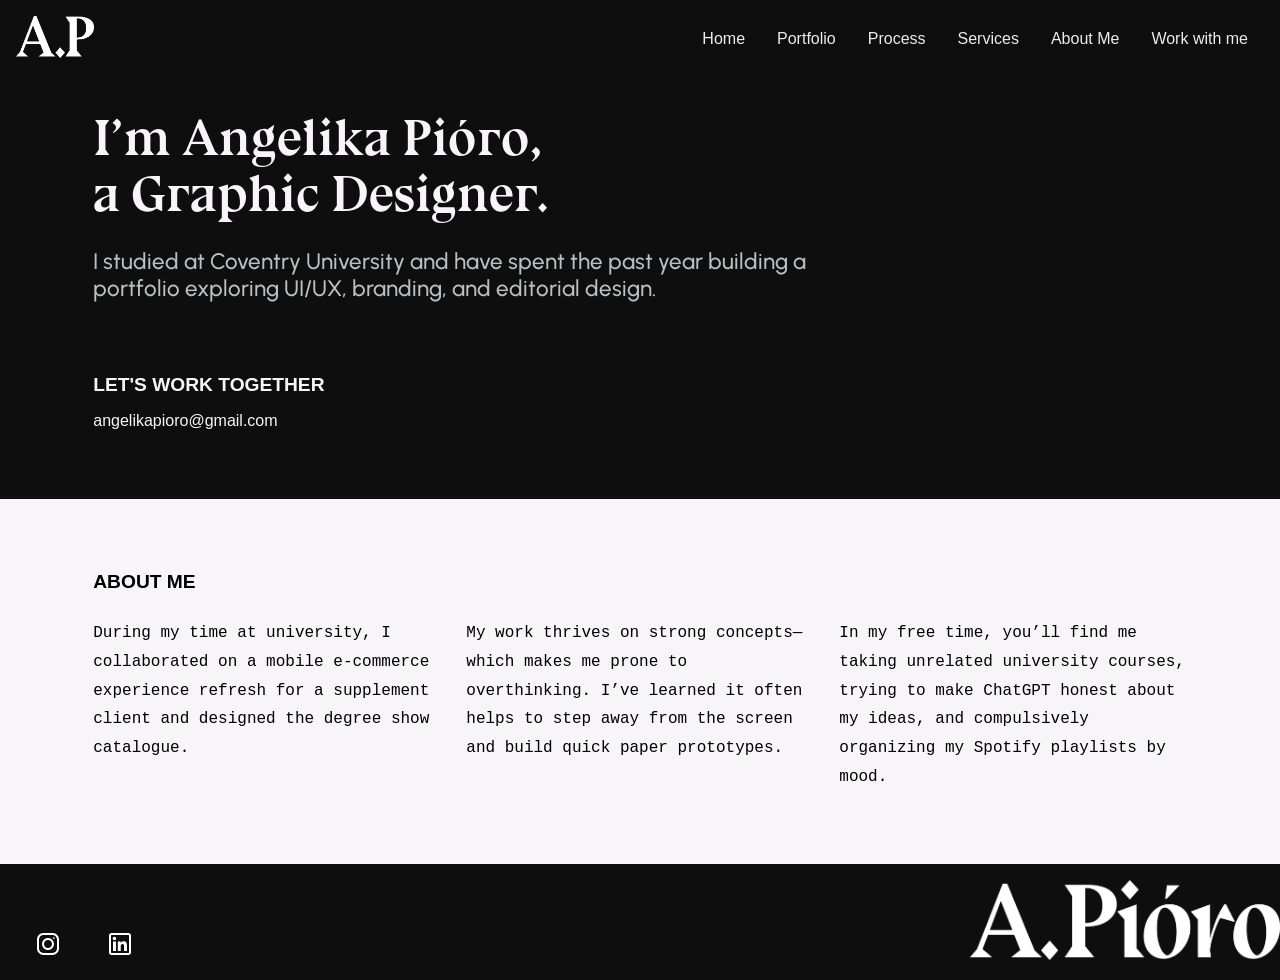
==== contact.html @ 9b71ca39 "full upload copy of new - on desktop and niaboonka repo called on github (for some reason). It is NO" ====
<!DOCTYPE html>
<html lang="en">
<head>
    <meta charset="UTF-8">
    <meta name="viewport" content="width=device-width, initial-scale=1.0">
    <title>Portfolio - Contact</title>
    <link href="https://fonts.googleapis.com/css2?family=Urbanist:wght@400;500;700&display=swap" rel="stylesheet">
    <link rel="stylesheet" href="styles.css">
    <link rel="stylesheet" href="contact.css">
      <!-- Favicon for light mode -->
    <link rel="icon" href="/logo/favicon-black.svg" media="(prefers-color-scheme: light)">

    <!-- Favicon for dark mode -->
    <link rel="icon" href="logo/favicon-white.svg" media="(prefers-color-scheme: dark)">
   
</head>
<body>
    <div id="navbar"></div>

    <main>
    <div id="grid-container-about-me">
    
   
    
        <div id="get-in-touch-title"> 
            I’m Angelika Pióro, <br> a Graphic Designer.
        </div>
         <div id="get-in-touch-subheader"> 
            I studied at Coventry University and have spent the past year building a portfolio exploring UI/UX, branding, and editorial design. 
        </div>

          <div id="contact-wrapper">
            <div id="contact"><b>LET'S WORK TOGETHER</b></div>
            <p><a href="mailto:angelikapioro@gmail.com">angelikapioro@gmail.com</a></p>
          </div>

        <div id="about-me-section">

          <div id="about-me-header"><b>ABOUT ME</b></div>

          <div id="get-in-touch-details-1">
            During my time at university, I collaborated on a mobile e-commerce experience refresh for a supplement client and designed the degree show catalogue.
          </div>
          <div id="get-in-touch-details-2">
            My work thrives on strong concepts—which makes me prone to overthinking. I’ve learned it often helps to step away from the screen and build quick paper prototypes.
          </div>
          <div id="get-in-touch-details-3">
            In my free time, you’ll find me taking unrelated university courses, trying to make ChatGPT honest about my ideas, and compulsively organizing my Spotify playlists by mood.
          </div>

        </div>
       
    </div>
  
    </main>
 
    <div id="footer-placeholder"></div>
    <script src="/footer-loader.js"></script>
    <script src="/menu-loader.js"></script>



 <script>
    // Add the class after page loads to trigger the transition
    window.addEventListener('load', () => {
      document.body.classList.add('page-contact');
    });
  </script>

  
  <script>
    window.addEventListener('load', () => {
      document.getElementById('vertical-line').classList.add('animate');
    });
  </script>

</body>
</html>
---- styles.css ----
/* FONTS */
/* Bold BLUU NEXT */
@font-face {
  font-family: 'Bluu Next';
  src: url('/fonts/BluuNext-Bold.otf') format('opentype');
  font-weight: 700;
  font-style: normal;
  font-display: block;  /* text stays invisible until font loads */
}

/* Bold Italic */
@font-face {
  font-family: 'Bluu Next';
  src: url('/fonts/BluuNext-Bolditalic.otf') format('opentype');
  font-weight: 700;
  font-style: italic;
  font-display: block;  /* text stays invisible until font loads */
}
:root {
  overscroll-behavior: none;
}
/* Google Font: Urbanist */
body {
    font-family: 'Noto Sans', sans-serif;
    margin: 0;
    padding: 0;
    box-sizing: border-box;
    font-size: 16px;
    background-color: #eeeeee;
    min-height: 100vh;
     transition: background-color 0.2s ease;

      overscroll-behavior: none;
      overflow-x: hidden;
  
}

/* The article fills all the space between header & footer */

body {
  display: flex;
  flex-direction: column;
}


main {
overflow-x: hidden;
  flex: 1;
}


/*--__________*/


body.lightbox-open {
  overflow: hidden;
}

body.page-contact{
    background-color: #0e0e0e;
}

body.page-contact .nav-list{
    background-color: #0e0e0e;
}


header {
    position: sticky;
    top: 0;
    background-color: #333;
    z-index: 1000;
    width: 100%;
}

#footer-placeholder {
    display: flex;
    background-color: #0e0e0e;;
    z-index: 1000;
    padding:  1rem 2rem;
    padding-right: 0;
    justify-content: space-between;
    align-items: flex-end;
    
}

#footer-links {
    display: flex;
    flex-direction: row;
    gap: 2.5rem;        /* spacing between <a> items */
    align-items: flex-end; /* vertical alignment */
}

#footer-links h2 {
    margin: 0;
    font-size: 1.5rem;
}

#footer-links a {
   
    color: #fff;
    text-decoration: none;
    font-weight: 200;
}

/* footer logo */
#footer-logo img {
    max-height: 80px; /* scaled for responsiveness */
    width: auto;
}

.social-icon{
  max-width: 32px;
}

/* responsive for smaller screens */

   @media (max-width: 768px) {
    #footer-placeholder {
        padding: 1rem 2rem;
    }

     #footer-links {
        gap: 1rem;  
    }

    #footer-links h2 {
        font-size: 1rem;   /* shrink links slightly */
    }
    #footer-logo img {
        max-height: 40px;
    }
   

    .social-icon{
    max-width: 32px;
}
    }

  a .logo{
    text-decoration: none;
  }

#navbar {
    
    display: flex;
    justify-content: space-between;
    align-items: center; /* center vertically based on content */
    padding: 1rem 2rem 1rem 1rem;
    background-color: #eeeeee;
    
    position: sticky;
    top: 0;
    z-index: 1000;
    height: auto; /* or just remove it */
}

#navbar.logo {
    display: flex;
    flex-shrink: 0; 
    align-items: center; /* ensures the image sits centered in its container */
}

#navbar .logo img {
    content: url('/logo/initials-logo-black.png');
    max-height: 42px;         /* Set a relative height that fits your navbar */
    width: auto;            /* Keep aspect ratio */
    padding-top: 0px;
    margin-left:0px;
    
}

body.page-contact #navbar .logo img {
  content: url('/logo/initials-logo-white.png');
}



 @media (max-width: 768px) {
    .logo img{
    max-height: 34px;         /* Set a relative height that fits your navbar */
    width: auto;            /* Keep aspect ratio */
    padding-top: 0px;
    margin-left:0px;

    }
   

 }



.nav-list {
    list-style: none;
    display: flex;
    gap: 2rem;
    margin: 0;
    padding: 0;
    
}

.nav-list li a {
     font-family: 'Noto Sans', sans-serif;
    font-size: 1rem;
    text-decoration: none;
    color: rgb(15, 15, 15);
    transition: color 0.3s ease;
}
 @media (max-width: 768px){
     .nav-list li a {
    font-size: 1rem; /* smaller than default 1.3rem */
    }
 }

.nav-list li a.active {
    font-weight: bold;           
    pointer-events: none;      
    color: #996211;             
}

.nav-list li a:hover {
    color: #996211;
}

/*NAV CUSTOM COLORS FOR THE BODY PAGE CONTACT */

body.page-contact #navbar {
    background-color: #0e0e0e;; 
}

body.page-contact #navbar .nav-list li a {
    color: #ececea; 
}

body.page-contact #navbar .nav-list li a :hover{
    color: #000;
}




.button-wrapper {
    display: flex;
    justify-content: center; 

    margin: 2rem;
    margin-bottom: 4rem;
}
.button {

    font-family: Urbanist;
    font-size: 20px;
    color: #000;
    background: transparent;   /* initial background */
    text-decoration: none;     /* remove underline */
    
    width: fit-content;
    display: flex;
    padding: 15px 19px;
    justify-content: center;
    align-items: center;

    gap: 10px;

    border: 1.4px solid #323232;
}

.button:hover,
.button:focus{
    background: #705B06;
    color: #dfdbd3;
    border: 1.4px solid #dfdbd3;

    cursor: pointer;
}


/*Gallery (labs) index page*/

.gallery-container {
  margin-top:0.5rem;
  overflow-x: auto;
  overflow-y: hidden;
  white-space: nowrap;
  -webkit-overflow-scrolling: touch;
  scrollbar-width: none; /* Firefox */
}

.gallery-container::-webkit-scrollbar {
  display: none; /* Chrome, Safari */
}


.gallery {
  display: flex;
  gap: 16px;
}

.gallery-item {
  flex: 0 0 calc((100% / 3.3) - 12px); /* 4 items per view with spacing */
  background: white;
  border-radius: 8px;
  box-shadow: 0 2px 6px rgba(0,0,0,0.1);
  text-align: center;
  overflow: hidden;
}

.gallery-item {
  flex: 0 0 calc((100% / 3.3) - 12px); /* 4 items per view with spacing */
  background: white;
  border-radius: 8px;
  box-shadow: 0 2px 6px rgba(0,0,0,0.1);
  text-align: center;
  overflow: hidden;
}

.gallery-item img {
  width: 100%;
  height: auto;
  display: block;
}

.gallery-item img,
.gallery-item video {
  user-drag: none;          /* Safari */
  -webkit-user-drag: none;  /* Safari */
  -moz-user-drag: none;     /* Firefox */
  -ms-user-drag: none;      /* IE/Edge */
  pointer-events: auto;     /* Keep clickable */
  user-select: none;        /* Prevent text selection */
  -webkit-user-select: none;
  -moz-user-select: none;
  -ms-user-select: none;

   transition: transform 0.3s ease;
  will-change: transform;
  
}

.gallery-item:hover img,
.gallery-item:hover video {
  transform: scale(1.03);
}


.header-wrapper{
    display: flex;
    flex-direction: column;
    margin-bottom: 6rem;
    padding-left: 8rem;
    padding-right: 8rem;
}


.title {
    font-size: 5rem;
    font-weight: bold;
    padding-bottom: 0rem;
    padding-top:3rem;
}

.subheader {
    font-size: 1.2rem;
    font-weight: bold;
    padding-bottom: 0rem;
    padding-top: 0.6rem;
}




/*for js lightbox(large image ) effect */

#lightboxOverlay {
    position: fixed;
  top: 0;
  left: 0;
  width: 100vw;
  height: 100vh;                /* full viewport height */
  background-color: rgba(0, 0, 0, 0.8);
  display: flex;
  justify-content: center;
  align-items: center;
  cursor: pointer;
  z-index: 1000;               /* make sure it’s above everything */
  
  /* Fix stacking and rendering bugs on mobile Firefox */
  transform: translateZ(0);
  contain: strict;

  /* Enable smooth scrolling if content overflows */
  overflow: auto;
  -webkit-overflow-scrolling: touch;
  
  /* Start hidden, for your fade-in */
  opacity: 0;
  transition: opacity 0.35s ease;
}

#lightboxOverlay.visible {
  opacity: 1;
}

#lightboxOverlay img {
  opacity: 0;
  transform: scale(0.9);
  transition: opacity 0.35s ease, transform 0.35s ease;
}

#lightboxOverlay.visible img {
  opacity: 1;
  transform: scale(1);
}


/*end of gallery*/
section {
    flex: 1;
    box-sizing: border-box;
    padding: 4rem 2.6rem;
    text-align: left;  /* Align text to the left */
}

@media (max-width: 768px) {
    
   section {
      box-sizing: border-box;
    padding: 4rem 0.6rem;
    text-align: left;  /* Align text to the left */
  
}
}


#project1 {
    padding: 50px 20px;
    text-align: left;  /* Align text to the left */
}

.project-header {
    display: flex;
    flex-direction: column;
    align-items: center;
   margin-top:0;
    max-width: 76vw;
    margin: auto;
}

.project-header h1{
    font-size: 3.2rem;
    margin-top: 70px;
    margin-bottom: 0;
}

.project-image {
    background-color: #ccc; /* Placeholder color */
    width: fit-content;     /* Full width */
    height: auto;          /* Set height to auto for flexibility */
    max-width: 76vw;
    border-radius: 20px;   /* Rounded corners */
    padding: 0;
    overflow: hidden;       /* Ensures no overflow */
}

.project-image img {
    width: 100%;            /* Ensures the image fills the container */
    height: auto;          /* Keeps the aspect ratio */
    border-radius: 20px;   /* Rounded corners */
    display: block;       /* Ensures the image is a block element */
    object-fit: cover;      /* Ensures the image covers the area */
}

.project-details {
    display: flex;
    flex-direction: column;
    gap: 20px; /* Space between sections */
    max-width: 76vw;
    margin: 100px auto 140px auto;
}


.project-details h2{
    margin-top: 0;
}



.project-info {
    display: flex;
    flex: 1 1 200px;
    flex-wrap: wrap; /* Allow wrapping for smaller screens */
    justify-content: space-between;
    gap: 100px; /* Space between items */
    max-width: 70vw;
    margin-top: 60px;
}

.project-info div {
    
    flex: 0 1 auto;       /* Items grow to fit content but also shrink */
    max-width: 250px;
    width: fit-content;     
    font-size: 1.1rem;
    font-weight: 500;
    line-height: 2rem;
    color: hsl(0, 0%, 31%);
}

.tasks ul{
    list-style-type: none;
    padding: 0;             /* Removes default padding */
    margin: 0;              /* Removes default margin */
}

.tools ul{
    list-style-type: none;
    padding: 0;             /* Removes default padding */
    margin: 0;              /* Removes default margin */
}

.project-info strong {
    font-weight: 700; /* Bold for titles */
}

.case-study {
    display: flex;
    min-width: 500px;
    max-width: 950px;          /* Set your desired maximum width */
    background-color: #f0f0f0;  /* Light gray background */
    border-radius: 10px;        /* Rounded corners */
    margin: 20px auto;             /* Spacing between case studies */
    text-decoration: none;             /* Remove default anchor styles */
    transition: transform 0.3s;       /* Smooth transition for hover effect */
    padding: 20px;              /* Padding inside the case study */
}

.case-study:hover {
    transform: scale(1.02);           /* Slightly enlarge on hover */
}

.case-study-info {
    flex: 1;                    /* Takes up the remaining space */
    padding: 20px;             /* Padding around text */
}

.case-study-image {
    background-color: #ccc;    /* Grey rectangle for placeholder */
    flex: 0 0 200px;           /* Fixed width for image section */
    height: 150px;             /* Set height for image */
    border-radius: 10px;       /* Rounded corners */
    margin-right: 20px;        /* Spacing between image and text */
}

.case-study h2 {
    font-size: 1.5rem;         /* Size for the title */
    margin: 10px 0;           /* Spacing around the title */
    text-decoration: none;
    color: #000;
}

.case-study p {
    color: #444;               /* Darker text for description */
    
    line-height: 1.6;          /* Increase line spacing for readability */
}

/* Section Colors (If needed) */
#ux-cases {
    background-color: #fff;    /* White background for case studies */
}

/* Tile Styles for project pages - no zoom in*/

.grid-item {
    width: 100%;
    position: relative;
    overflow: hidden;
    border-radius: 0px; /* Rounded corners */
    
}

.grid-item img {
    width: 100%;
    height: auto;     /* this keeps the aspect ratio */
    max-height: 100vh; 
    display: block;
    border-radius: 0px; /* Match the border-radius of the tile */
    object-fit: cover;
    object-position: 50% 50%;
    
}

/* Classes for different sizes of items */
.grid-item.large {
    grid-column: span 2; /* Span 2 columns */
}

.grid-item.half {
    grid-column: span 1; /* Span 1 column */
}


.grid-item h2 {
    font-size: 1.5rem;            /* Size for the title */
    margin: 10;                    /* Remove default margins */
    color: #000;                  /* Title color */
}


@media (max-width: 768px) {
    .grid-item.large,
    .grid-item.half {
        grid-column: span 1;         /* full width of single column */
    }
}



/* Tile Styles for homepage*/

.homepage-grid-item {
    width: 100%;
    position: relative;
    overflow: hidden;
    border-radius: 0px; /* Rounded corners */
    transition: transform 0.3s;
    background-color: transparent; /* Placeholder background */
    
    
}

.homepage-grid-item img {
    width: 100%;
    height: auto;     /* this keeps the aspect ratio */
    max-height: 100vh; 
    display: block;
    border-radius: 0px; /* Match the border-radius of the tile */
    object-fit: cover;
    object-position: 50% 50%;
    
}

/* Classes for different sizes of items */
.homepage-grid-item.large {
    grid-column: span 2; /* Span 2 columns */
}

.homepage-grid-item.half {
    grid-column: span 1; /* Span 1 column */
}

.homepage-grid-item img,
.homepage-grid-item video {
  transition: transform 0.3s ease;
  will-change: transform;
}

.homepage-grid-item:hover img,
.homepage-grid-item:hover video {
  transform: scale(1.03);
}

.homepage-grid-item h2 {
    font-size: 1.5rem;            /* Size for the title */
    margin: 10;                    /* Remove default margins */
    color: #000;                  /* Title color */
}

/* Base overlay styling */
.overlay {
  position: absolute;
  top: 0;
  left: 0;
  width: 100%;
  height: 100%;
  pointer-events: none;
  opacity: 0;
  transition: opacity 0.4s ease;
}

.homepage-grid-item:hover .overlay {
  opacity: 1;
}

/* Shared text styles */
.overlay-title,
.overlay-category {
  position: absolute;
  font-family: 'Urbanist', sans-serif;
  font-weight: 800;
  font-size: 2.1rem;
  padding: 0.6em 1em;
  pointer-events: none;
  text-transform: uppercase;
  letter-spacing: 0.05em;
}

/* Positioning */
.top-left {
  top: 0;
  left: 0;
}

.bottom-right {
  bottom: 0;
  right: 0;
}

/* Themes */
.overlay.light .overlay-title,
.overlay.light .overlay-category {
  color: rgb(252, 251, 247);
}

.overlay.dark .overlay-title,
.overlay.dark .overlay-category {
  color: rgb(14, 13, 13);
}

@media (max-width: 768px) {
    .overlay-title, .overlay-category {
        font-size: 1.2rem;  /* smaller on tablets */
    }
   
}

/* Tile Styles for inside projects*/


.grid-container {
    box-sizing: border-box;
    display: grid;
    grid-template-columns: 1fr 1fr; /* it should be: repeat(10, 1fr) - later but it changes on homepage for some reason too! */
    gap: 2.6rem;
    max-width: 100%;
    margin: 0 auto;
    width: 100%; /* Full container width */
    grid-auto-rows: auto; /* Ensures equal height for items */
    
}


@media (max-width: 768px) {
    .grid-container {
        grid-template-columns: 1fr; /* stack all items in one column */
        padding: 0 10px;             /* optional padding */
        gap: 1rem;                   /* spacing between items */
    }

    .homepage-grid-item.large,
    .homepage-grid-item.half {
        grid-column: span 1;         /* full width of single column */
    }
}


.project-title-index {
    text-align: left;      /* aligns the text to the left*/
    padding-right: 3rem;    /* optional spacing from the edge */
    padding-top: 6rem;
    padding-bottom: 1.4rem;
    font-size: 3rem;
    font-weight: bold;
}

.text-index {
    font-size: 1.5rem;
    font-weight: 500;
    padding-left: 3rem;
    padding-bottom: 2.4rem;
}


@media (max-width: 768px) {
  .project-title-index {
    padding-left: 1rem;
    font-size: 2.2rem;
  }
  .text-index {
    font-size: 1.2rem;
    font-weight: 500;
    padding-left: 1rem;
    padding-bottom: 2.4rem;
    }

}

.project-info-container {
    display: flex;
    padding-left: 8rem;
    padding-right: 8rem;
    padding-top: 3rem;
    padding-bottom: 3.4rem;
    gap:6rem;
    
}


.project-description-graphic-design {
    line-height: 2rem;
    font-size: 1.2rem;
    font-weight: 500;
   flex: 1;
    
    

}

.project-description-graphic-design b{

    font-weight: 900;

}

.project-title-graphic-design {
    font-size: 5rem;
    font-weight: bold;
    padding-left: 8rem;
    padding-bottom: 0rem;
    padding-top:3rem;

}

.project-tags {
    font-size: 1.2rem;
    text-transform: capitalize;
    font-weight: bold;
    padding-left: 8rem;
    padding-bottom: 0rem;
    padding-top:0.6rem;

}

@media (max-width: 768px) {  /* adjust breakpoint if needed */
  .project-info-container {
    flex-direction: column; /* stack vertically on small screens */
    gap: 1.5rem;            /* space between items */
    padding-left: 2rem;     /* reduce padding for mobile */
    padding-right: 2rem;
    padding-bottom: 3rem;
  }
.project-title-graphic-design {
    font-size: 2.2rem;
    font-weight: bold;
    padding-left: 2rem;
    padding-bottom: 1.4rem;

}
  .project-description-graphic-design {
    width: 100%;            /* make each description full width */
  }
}


.fade-in-up {
  opacity: 0;
  transform: translateY(30px);
  transition: opacity 0.8s ease-out, transform 0.8s ease-out;
  will-change: opacity, transform;
}

.fade-in-up.visible {
  opacity: 1;
  transform: translateY(0);
}




/* Container centered vertically and horizontally */
#intro-container {
    display: flex;
    justify-content: center; /* Horizontally center the block */
    /* align-items: center; Vertically center the block */
    height: 40vh; /* Full viewport height */
    padding: 20px;
}

/* Text block */
#typing-text {
    font-size: 6.5rem; /* Adjust text size */
    font-weight: 700;
    max-width: 1200px; /* Constrain the block width */
    width: 100%; /* Make it responsive */
    line-height: 1.2; /* Space between lines */
    text-align: center; /* Text starts from the left */
    white-space: pre-wrap; /* Ensure text wraps to the next line */
}

@media (max-width: 768px) {
    #typing-text {
        font-size: 7vw; /* Increase font size for small screens */
        padding: 10px; /* Add padding for better spacing */
        max-width: 100%; 
    }
}

/* For the highlighted last word "sensible" */
.highlight-sensible {
    color: #fede0c;
}

.highlight-creative {
    color: #9ac4f8;
}

.highlight-fun {
    color: #d44ef9 ;
}

.highlight-boonka {
    color: #550a26;
}

.highlight-lizzanka {
    color: #6aba01;
}

.content-project {
    display: flex; /* Flexbox for sidebar and content */
    align-items: flex-start; /* Align to the top */
} 



/* Sidebar */
.sidebar-project {
    
    width: 300px; /* Fixed width for sticky behavior */
    position: sticky;
    top: 60px; /* Distance from the top when sticky */
    margin-right: 30px;
    padding: 0;
    box-sizing: border-box; /* Include padding in width */
    flex-grow: 0;
}

.sidebar-project ul {
    list-style: none;
    margin: 0;
    padding: 0;
}

.sidebar-project a {
    text-decoration: none;
    color: rgb(102, 102, 102);
    padding: 20px;
    line-height: 3rem;
    font-size: 1.2rem;
    padding: 0;
}

.sidebar-project a:hover {
    color: black;
    font-weight: 500;
    transition: all 0.3s;
}

.sidebar-project a.active {
    color: rgb(0, 0, 0);
    font-weight: 500;

}





/* Content */
.project-part {
    flex: 1; /* Take up the remaining space */
    padding: 20px;
    max-width: 950px; /* Optional width cap */
    box-sizing: border-box;
}

.logo-section {
    width: fit-content;
    margin: auto;
}
.project-part h1 {
    font-weight: 700;
    text-align: left;
    font-size: 3.6rem;
    margin-bottom: 30px;
    margin-top: 0;
    
}

.project-part h3 {
    font-weight: 500;
    text-align: left;
    font-size: 2rem;
    margin-bottom: 0;
    margin-top: 0;
    
}
.project-part h4 {
    font-weight: 600;
    text-align: left;
    font-size: 1.2rem;
    margin-bottom: 10px;
    margin-top: 0;
    
}

.project-part .h2-center {
    font-size: 2.8rem;
    font-weight: 700;
    margin-bottom: 20px;
    text-align: center;
}

.project-part .h2-left {
    font-size: 2.8rem;
    font-weight: 700;
    margin-bottom: 20px;
    text-align: left;
}

.project-part .p-center {
    font-size: 1rem;
    line-height: 1.5;
    max-width: 500px;
    margin: 0 auto;
    margin-bottom: 80px;
    margin-top: 30px;
    text-align: center;
}

.project-part .p-left  {
    font-size: 1rem;
    text-align: left;
    line-height: 1.8;
    max-width: fit-content;
    margin: 0 ;
    margin-bottom: 10px;
    margin-top: 0;
}

  .project-part  li {
    margin-bottom: 16px;
    list-style-position: outside;
  }

  .project-part  img {
   max-width: 800px;
  }


.content-tile-top {
    display: flex;
    align-items: center;
    background-color: #dfdbd3;
    border-radius: 20px 20px 0px 0px;
    font-size: 1rem;
    text-align: left;
    line-height: 1.8;
    padding: 36px;
    margin-bottom: 10px;  
    
}

.inner-container-50 {
    flex:1 1 0px;
    width: 0;
    
}
.header-and-icon{
    display: flex;
    align-items: center;
    font-size: 1.8rem;
    gap:20px;
}

.content-tile-middle {
    display: flex;
    align-items: center;
    background-color: #dfdbd3;
    font-size: 1rem;
    text-align: left;
    line-height: 1.8;
    padding: 36px;
    margin-bottom: 10px;

}
.content-tile-bottom {
    display: flex;
    align-items: center;
    background-color: #dfdbd3;
    border-radius: 0px 0px 20px 20px;
    font-size: 1rem;
    text-align: left;
    line-height: 1.8;
    padding: 36px;
    margin-bottom: 140px;

}
.content-tile p {
    margin:0;
}
/*  
.custom-divider {
    justify-content: center ;
    display: flex;
    border-top: 1px solid #666; 
    max-width: 950px;        
    margin: 100px auto;      */    

.dynamic-content-container {
    max-width: 950px;
    margin: auto;
    display: flex;
    flex-wrap: wrap;
    justify-content: space-between;
    gap: 20px;
}

/* dynamic container is a wrapper */

.dynamic-content-container > div {
    flex: 0 0 300px; /* Fixed width of 300px */
    display: flex;
    flex-direction: column;
    align-items: center;
    max-width: 300px; /* Ensures content stays below 300px */
}

.dynamic-content-container div img {
    width: 160%; /* Ensures the image takes up full width of the container */
    height: auto; /* Keeps the image aspect ratio */
    max-width: 900px; /* Locks the image width to 300px */
}

form{
  display:flex;
  flex-direction:column;
  padding-left: 8rem;
  gap:20px;
  max-width:720px; /* optional */
}

/* Labels stack input below text */
label{
  display:block;
  font-family:'Noto Sans', sans-serif;
}

/* Only style text-like inputs */
input[type="text"],
input[type="email"],
input[type="search"],
input[type="tel"],
input[type="url"],
input[type="password"],
textarea,
select {
  background-color:#e8e8e8;
  padding:12px 16px;
  outline:none;
  width:100%;
  color:#3f3f3f;
  border-radius:8px;
  border:1px solid #d1d1d1;
  transition:border-color 0.1s ease;
  font-family:inherit;
  font-size:16px;
  box-sizing:border-box;
  margin-top:0.6rem;
}

/* Placeholder color */
input::placeholder,
textarea::placeholder { color:#ccc; }

/* Checkbox reset + nicer look */
input[type="checkbox"]{
  width:auto;
  margin:0;              /* remove top margin from global rule */
  accent-color:#596A95;  /* modern browsers */
}

/* Services group */
.services-group{
  border:none;
  padding:0;
  margin:0;
}

.services-group legend{
  font-weight:600;
  margin-bottom:0.5rem;
  font-family:'Noto Sans', sans-serif;
}

/* Grid list for checkboxes */
.services-list{
  display:grid;
  gap:0.6rem 1rem;
  grid-template-columns:repeat(auto-fit, minmax(220px, 1fr));
}

.checkbox-label{
  font-family:'Noto Sans', sans-serif;
  display:flex;
  align-items:center;
  gap:0.5rem;
  line-height:1.2;
}

/* Button (optional) */
button[type="submit"]{
  padding:12px 16px;
  border-radius:8px;
  border:1px solid #2B3040;
  background:#222630;
  color:#fff;
  font-size:16px;
  cursor:pointer;
}
button[type="submit"]:hover{ opacity:0.95; }
---- contact.css ----
/*#vertical-line {
  position: fixed;       
  top: 0;
  bottom: 0;
  left: calc((100% / 12) * 11 - 1rem); 
  background-color: #BAAA5A;
  z-index: -1;            
   transform: scaleY(0);    
  transform-origin: top;   
  transition: transform 1s ease-out; 
}*/

/* When you want it to animate */
#vertical-line.animate {
  transform: scaleY(1);    /* expand to full height */
}


.highlight-name{
    color: #5855db;
}

#contact-wrapper{
    color: #f7f5f8;
    grid-row: 3;
    grid-column: 2 / 6;
    display: flex;
    flex-direction: column;
}

#contact{
    font-size: 1.2rem;
    font-weight: 500;
}

#contact-wrapper a{
    text-decoration: none;
    color:#f7f5f8;
    position: relative; /* <-- makes pseudo-element position relative to this link */
}



#contact-wrapper a::after {
  content: "";
  position: absolute;
  display: block;
  width: 100%;
  height: 1px;
  bottom: 0;
  left: 0;
  background-color: #fbfbfb;
  transform: scaleX(0);
    transform-origin: left;
  transition: transform 0.3s ease;
}

#contact-wrapper a:hover::after {
  transform: scaleX(1);
}




#about-me-section{
    padding: 72px 0;
    background-color:#f7f5f8 ;
    grid-column: 1 / -1;
    display: grid;            /* <— now it owns its own grid */
    grid-template-columns: repeat(14, 1fr);
    gap: 1.6rem;

}

#about-me-header{
    color: #000000;
    grid-row: 1;
    grid-column: 2 / 4;
    display: flex;
    font-size: 1.2rem;
    font-weight: 500;
    align-self: end;  
}

#grid-container-about-me{ 
    box-sizing: border-box;
  display: grid;
  grid-template-columns: repeat(14, 1fr);
  grid-auto-rows: minmax(100px, auto);
  gap: 1.6rem;
  width: 100%;         /* shrink for small screens */
  margin: 0 auto;      /* center on page */
 
}

#get-in-touch-title{
    grid-column: 2 / 13;
    padding-top: 2rem;
    color: #f7f5f8;
    font-family: 'Bluu Next';
    font-size: 3.2rem;
    line-height: 1.1;
    white-space: normal;
    
}

#get-in-touch-subheader{
    grid-column: 2 / 10;
    color: rgb(189, 192, 194);
    font-family: Urbanist;
    font-weight: 500;
    font-size: 1.4rem;
}



#get-in-touch-details-1{
    font-family:monospace;
    grid-row: 2;
    grid-column: 2 / 6;
    color: rgb(0, 0, 0);
    font-weight: 500;
    font-size: 1rem;
    line-height: 1.8;
}


#get-in-touch-details-2{
    font-family:monospace;
    grid-row: 2;
    grid-column: 6 / 10;
    color: rgb(0, 0, 0);
    font-weight: 500;
    font-size: 1rem;
  
    line-height: 1.8;
}

#get-in-touch-details-3{
    display: inline-flex;
    gap: 10px;
    font-family:monospace;
    grid-row: 2;
    grid-column: 10 / 14;
    color: rgb(0, 0, 0);
    font-weight: 500;
    font-size: 1rem;
    line-height: 1.8;

}



@media (max-width: 768px) {
  #get-in-touch-title {
    grid-column: 2 / 14;
    font-size: clamp(2rem, 9vw, 3rem);
    line-height: 1.4;
  }

  #get-in-touch-subheader{
    grid-column: 2 / 14;
    font-family: 'Urbanist';
    font-size: clamp(0.7rem, 4vw, 3rem);
    }

    #contact-wrapper{
    font-size: 1rem;
    grid-column: 2/14;
    }

    #about-me-header{
    grid-row: 1;
    grid-column: 2 / -1;
    display: flex;
    font-size: 1.2rem; 
}

  #get-in-touch-details-1{
    grid-row: 4;
    grid-column: 2 / 9;
    font-family:monospace;
    font-size: clamp(0.8rem, 1.3vw, 3rem);
    }

  #get-in-touch-details-2{
    grid-row: 5;
    grid-column: 7 / 14;
    font-size: clamp(0.8rem, 1.3vw, 3rem);
    text-align: right;
    }

    #get-in-touch-details-3{
    grid-row: 6;
    grid-column: 2 / 9;
    font-size: clamp(0.8rem, 1.3vw, 3rem);
    }



}
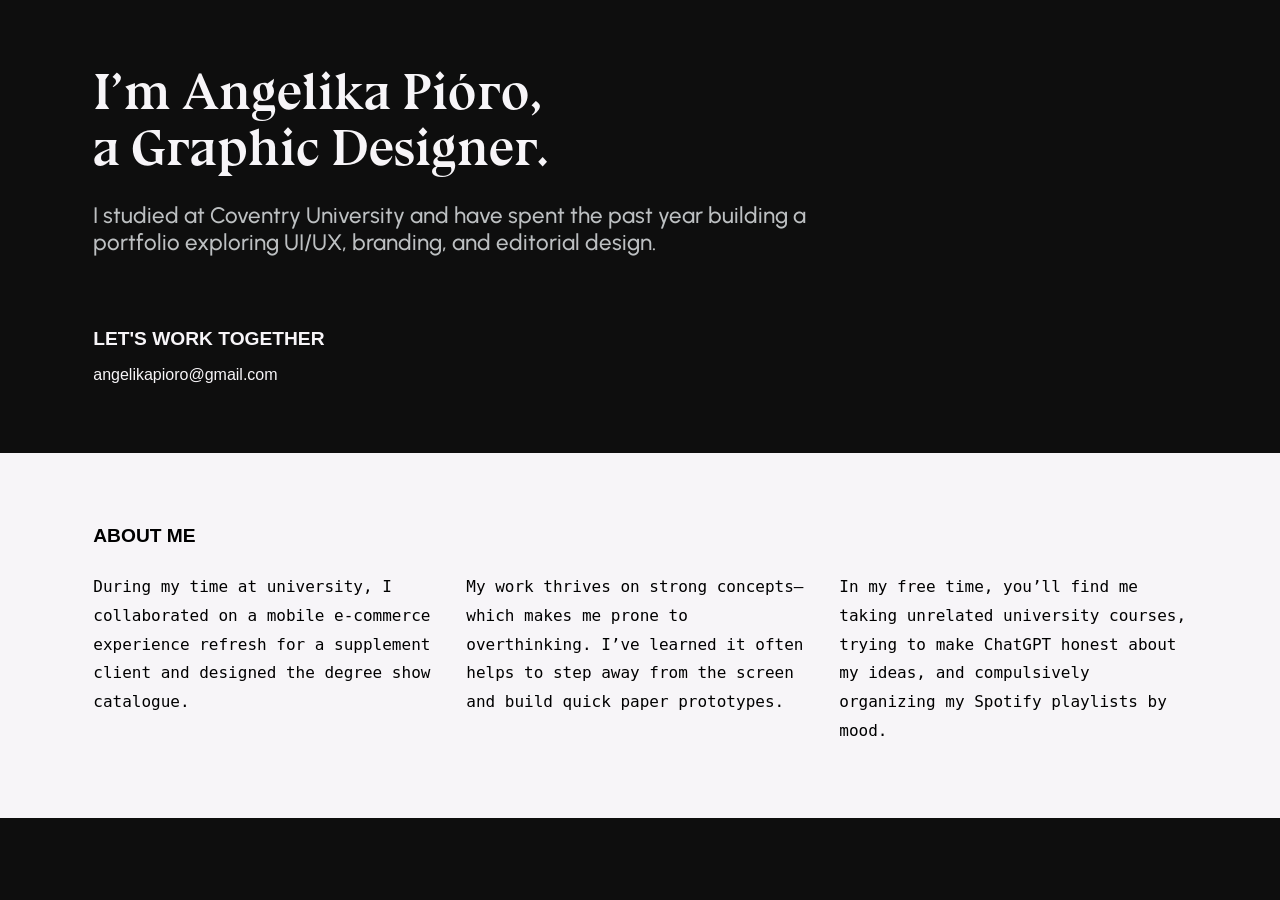
==== commit f5f8dd0f: "paths more" ====
--- a/contact.html
+++ b/contact.html
@@ -55,8 +55,8 @@
     </main>
  
     <div id="footer-placeholder"></div>
-    <script src="/footer-loader.js"></script>
-    <script src="/menu-loader.js"></script>
+    <script src="/portfolio/footer-loader.js"></script>
+    <script src="/portfolio/menu-loader.js"></script>
 
 
 
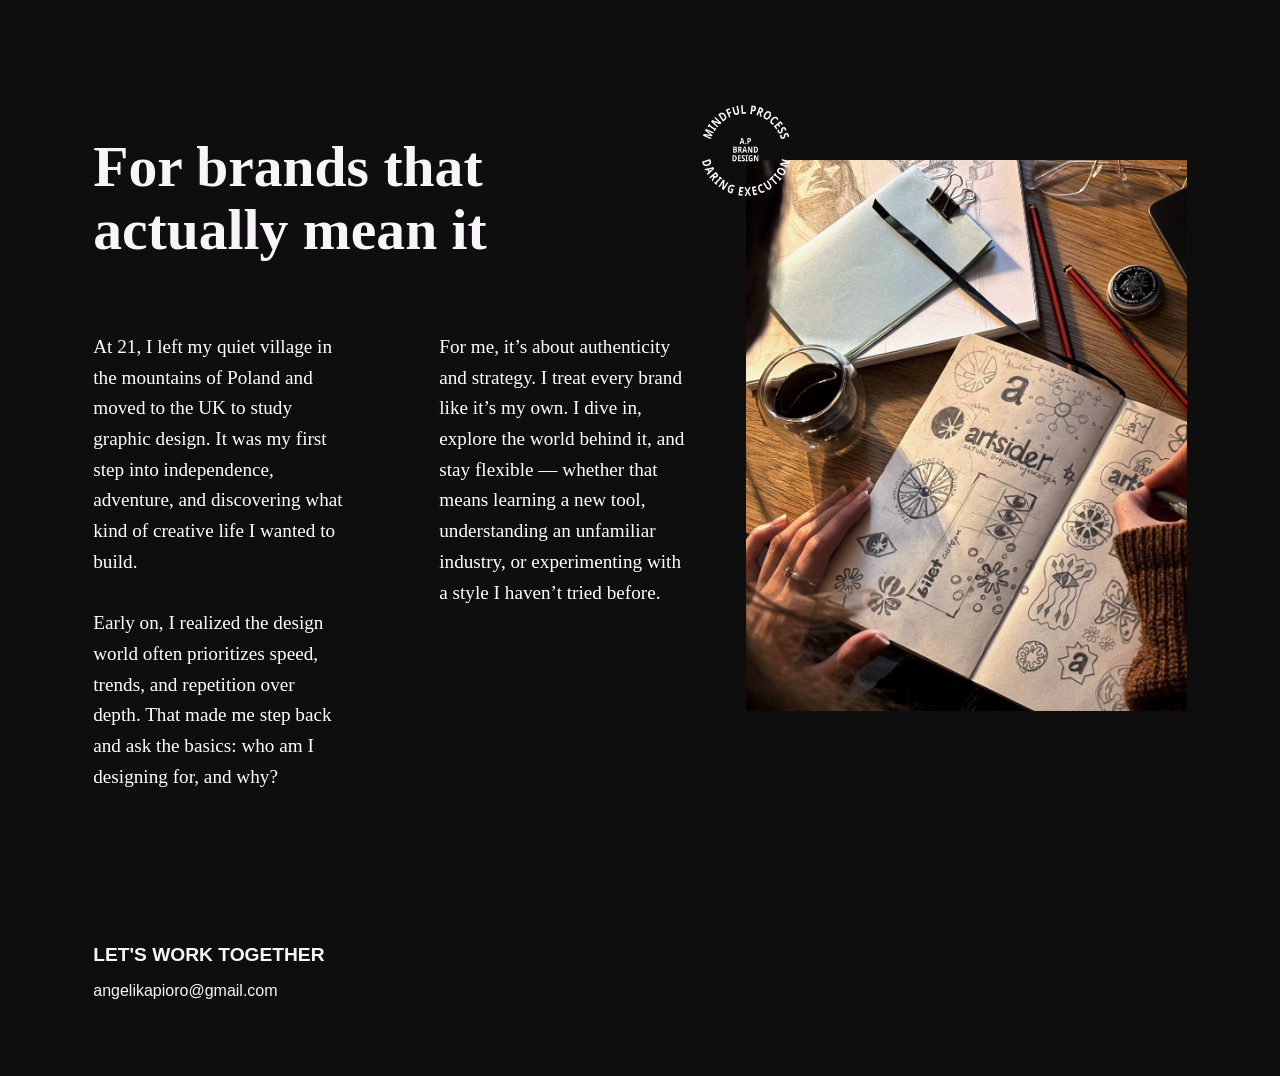
==== commit eed10cf7: "ready about me page" ====
--- a/contact.html
+++ b/contact.html
@@ -20,21 +20,45 @@
     <main>
     <div id="grid-container-about-me">
     
-   
     
-        <div id="get-in-touch-title"> 
-            I’m Angelika Pióro, <br> a Graphic Designer.
-        </div>
-         <div id="get-in-touch-subheader"> 
-            I studied at Coventry University and have spent the past year building a portfolio exploring UI/UX, branding, and editorial design. 
+      <div class="wrapper-vertical">
+
+        <h1 class="title-about-me"> 
+          For brands that actually mean it
+        </h1>
+
+        <div class="wrapper-horizontal">
+
+          <div class="body-about-me"> 
+            At 21, I left my quiet village in the mountains of Poland and moved to the UK to study graphic design. It was my first step into independence, adventure, and discovering what kind of creative life I wanted to build.
+            <br><br>
+            Early on, I realized the design world often prioritizes speed, trends, and repetition over depth. That made me step back and ask the basics: who am I designing for, and why? 
+          </div>
+
+          <div class="body-about-me"> 
+            For me, it’s about authenticity and strategy. I treat every brand like it’s my own. I dive in, explore the world behind it, and stay flexible — whether that means learning a new tool, understanding an unfamiliar industry, or experimenting with a style I haven’t tried before. 
+          </div>
+
         </div>
 
-          <div id="contact-wrapper">
+      </div>
+
+      <div id="image-about-me">
+          <div class="image-wrapper">
+            <img src="about-me/img_1.jpg" alt="About me" class="main-image">
+            <img src="badge-noto-sans.png" alt="Badge" class="badge">
+          </div>
+      </div>
+
+      <div id="contact-wrapper">
             <div id="contact"><b>LET'S WORK TOGETHER</b></div>
             <p><a href="mailto:angelikapioro@gmail.com">angelikapioro@gmail.com</a></p>
           </div>
+    </div>
 
-        <div id="about-me-section">
+        
+
+        <!--<div id="about-me-section">
 
           <div id="about-me-header"><b>ABOUT ME</b></div>
 
@@ -48,7 +72,7 @@
             In my free time, you’ll find me taking unrelated university courses, trying to make ChatGPT honest about my ideas, and compulsively organizing my Spotify playlists by mood.
           </div>
 
-        </div>
+        </div> -->
        
     </div>
   
--- a/styles.css
+++ b/styles.css
@@ -110,7 +110,7 @@
 }
 
 .social-icon{
-  max-width: 32px;
+  max-width: 48px;
 }
 
 /* responsive for smaller screens */
@@ -147,7 +147,7 @@
     justify-content: space-between;
     align-items: center; /* center vertically based on content */
     padding: 1rem 2rem 1rem 1rem;
-    background-color: #eeeeee;
+    background-color: #000000;
     
     position: sticky;
     top: 0;
@@ -162,7 +162,7 @@
 }
 
 #navbar .logo img {
-    content: url('/logo/initials-logo-black.png');
+    
     max-height: 42px;         /* Set a relative height that fits your navbar */
     width: auto;            /* Keep aspect ratio */
     padding-top: 0px;
@@ -170,15 +170,11 @@
     
 }
 
-body.page-contact #navbar .logo img {
-  content: url('/logo/initials-logo-white.png');
-}
-
 
 
  @media (max-width: 768px) {
-    .logo img{
-    max-height: 34px;         /* Set a relative height that fits your navbar */
+    #navbar .logo img {
+    max-height: 38px;         /* Set a relative height that fits your navbar */
     width: auto;            /* Keep aspect ratio */
     padding-top: 0px;
     margin-left:0px;
@@ -203,7 +199,7 @@
      font-family: 'Noto Sans', sans-serif;
     font-size: 1rem;
     text-decoration: none;
-    color: rgb(15, 15, 15);
+    color: rgb(255, 255, 255);
     transition: color 0.3s ease;
 }
  @media (max-width: 768px){
@@ -345,18 +341,84 @@
 
 .header-wrapper{
     display: flex;
-    flex-direction: column;
-    margin-bottom: 6rem;
-    padding-left: 8rem;
-    padding-right: 8rem;
-}
-
+    /* flex-direction:row; */
+    /* justify-items:flex-end; */
+    gap:4rem;
+    height: 75vh;
+    align-items: flex-end;
+    /* padding-top: 14rem; */
+    /* padding-bottom: 4rem; */
+    padding-left: 4rem;
+    /* padding-right: 4.6rem; */
+    padding-right: 4rem;
+}
+
+@media (max-width: 768px) {
+    .header-wrapper{
+        display: flex;
+        height: 60vh;
+        /* flex-direction:row; */
+        justify-items:flex-end;
+        padding-top: 2rem;
+        /* padding-bottom: 2rem; */
+        padding-left: 1rem;
+        /* padding-right: 4.6rem; */
+        padding-right: 1rem;
+    }
+}
+
+.header-wrapper.black{
+    background-color: #000;
+}
+
+.wrapper{
+    display: flex;
+    height: 17rem;
+    /* flex-grow: 1; */
+    align-items: flex-start;
+    /* min-height: 17rem; */
+}
+
+@media (max-width: 768px) {
+    .wrapper{
+        display: flex;
+        /* flex-grow: 1; */
+        align-items: flex-start;
+        justify-content: center;
+        height: 14rem;
+    }
+}
+
+
+.banner{
+    display: flex;
+    width: 100%;
+    flex-direction: row;
+    gap: 2rem;
+    padding-bottom: 4rem;
+}
+
+@media (max-width: 768px) {
+    .banner {
+        display: flex;
+        width: 100%;
+        flex-direction: column-reverse;
+        justify-content: center;
+        padding-bottom: 2rem;
+    }
+   
+}
 
 .title {
+    line-height: 5*1.2rem;
     font-size: 5rem;
     font-weight: bold;
     padding-bottom: 0rem;
     padding-top:3rem;
+}
+
+.title.white {
+  color: rgb(255, 255, 255);
 }
 
 .subheader {
@@ -366,8 +428,41 @@
     padding-top: 0.6rem;
 }
 
-
-
+.badge{
+    /* margin-left: auto;      push to right */
+    display: flex;          /* make badge a flex container */
+    /* flex-direction: column; vertical stacking */
+    justify-content: flex-end; /* push image to bottom of badge div */
+    width: 100%;
+  
+}
+
+@media (max-width: 768px) {
+    .badge {
+        display: flex;
+        justify-content: center;
+        width: 100%;
+    }
+   
+}
+
+.badge img{
+     width: auto;
+     max-height: 250px;
+     height: auto;
+     max-width: 100%;
+     object-fit: contain;
+     /* bottom: 0; */
+     /* padding-bottom: 10px; */
+}
+
+@media (max-width: 768px) {
+    .badge img{
+        width: auto;
+        max-height: 130px;
+    }
+   
+}
 
 /*for js lightbox(large image ) effect */
 
@@ -800,7 +895,7 @@
     line-height: 2rem;
     font-size: 1.2rem;
     font-weight: 500;
-   flex: 1;
+    flex: 1;
     
     
 
@@ -865,6 +960,29 @@
 }
 
 
+/* AC styling section */
+
+.project-text-wrapper {
+    display: flex;
+    flex-direction: column;
+    padding-bottom: 3.4rem;
+
+    line-height: 1.6rem;
+    font-size: 1rem;
+    font-weight: 500;
+    flex: 1;
+    
+}
+
+.project-subtitle {
+    font-size: 1.2rem;
+    text-transform: uppercase;
+    font-weight: bold;
+    padding-bottom: 0.6rem;
+    padding-top:0.6rem;
+    
+}
+
 
 
 /* Container centered vertically and horizontally */
@@ -878,20 +996,30 @@
 
 /* Text block */
 #typing-text {
-    font-size: 6.5rem; /* Adjust text size */
-    font-weight: 700;
-    max-width: 1200px; /* Constrain the block width */
-    width: 100%; /* Make it responsive */
-    line-height: 1.2; /* Space between lines */
-    text-align: center; /* Text starts from the left */
-    white-space: pre-wrap; /* Ensure text wraps to the next line */
+    display: flex;
+    justify-content: flex-start;
+    align-items: flex-start;
+    flex-direction: column;
+    /* line-height: 4*1.2rem; */
+    font-size: 4rem;
+    font-weight: bold;
+    height: 16.8rem;
+    /* width: 750px; */
+    flex: 0 0 65vw;
+    /* padding-bottom: 0rem; */
+    /* padding-top:3rem; */
+
+    color:#fff;
+    white-space: normal; 
 }
 
 @media (max-width: 768px) {
     #typing-text {
-        font-size: 7vw; /* Increase font size for small screens */
-        padding: 10px; /* Add padding for better spacing */
-        max-width: 100%; 
+        font-size: 2.25rem; /* Increase font size for small screens */
+        white-space: normal;
+        text-align: center;
+        align-items: center;
+        height: 12.6rem;
     }
 }
 
--- a/contact.css
+++ b/contact.css
@@ -1,23 +1,12 @@
-/*#vertical-line {
-  position: fixed;       
-  top: 0;
-  bottom: 0;
-  left: calc((100% / 12) * 11 - 1rem); 
-  background-color: #BAAA5A;
-  z-index: -1;            
-   transform: scaleY(0);    
-  transform-origin: top;   
-  transition: transform 1s ease-out; 
-}*/
-
-/* When you want it to animate */
-#vertical-line.animate {
-  transform: scaleY(1);    /* expand to full height */
-}
-
-
-.highlight-name{
-    color: #5855db;
+#grid-container-about-me{ 
+  box-sizing: border-box;
+  display: grid;
+  grid-template-columns: repeat(14, 1fr);
+  grid-auto-rows: minmax(100px, auto);
+  gap: 1.6rem;
+  width: 100%;         
+  margin: 0 auto;    
+ 
 }
 
 #contact-wrapper{
@@ -59,59 +48,76 @@
   transform: scaleX(1);
 }
 
-
-
-
-#about-me-section{
-    padding: 72px 0;
-    background-color:#f7f5f8 ;
-    grid-column: 1 / -1;
-    display: grid;            /* <— now it owns its own grid */
-    grid-template-columns: repeat(14, 1fr);
-    gap: 1.6rem;
-
-}
-
-#about-me-header{
-    color: #000000;
-    grid-row: 1;
-    grid-column: 2 / 4;
-    display: flex;
-    font-size: 1.2rem;
-    font-weight: 500;
-    align-self: end;  
-}
-
-#grid-container-about-me{ 
-    box-sizing: border-box;
-  display: grid;
-  grid-template-columns: repeat(14, 1fr);
-  grid-auto-rows: minmax(100px, auto);
-  gap: 1.6rem;
-  width: 100%;         /* shrink for small screens */
-  margin: 0 auto;      /* center on page */
- 
-}
-
-#get-in-touch-title{
-    grid-column: 2 / 13;
-    padding-top: 2rem;
+.wrapper-vertical{
+  grid-column: 2 / 8;
+  display: flex;
+  flex-direction: column;
+  justify-content: space-between;
+
+  margin-top:4rem
+}
+
+.wrapper-horizontal{
+  display: flex;
+  flex-direction: row;
+  gap:6rem;
+
+}
+
+.title-about-me{
+    
     color: #f7f5f8;
-    font-family: 'Bluu Next';
-    font-size: 3.2rem;
+    font-family: 'Noto Sans';
+    font-size: 3.6rem;
     line-height: 1.1;
     white-space: normal;
     
 }
 
-#get-in-touch-subheader{
-    grid-column: 2 / 10;
-    color: rgb(189, 192, 194);
-    font-family: Urbanist;
-    font-weight: 500;
-    font-size: 1.4rem;
-}
-
+.body-about-me{
+    grid-column: span 1;
+    flex: 1;
+    min-width: 250px;  /* prevents them from getting too narrow on small screens */
+
+    padding-top: 2rem;
+    color: #ffffff;
+    font-family: 'Noto Sans';
+    font-size: 1.2rem;
+    line-height: 1.6;
+    white-space: normal;
+
+}
+
+
+#image-about-me {
+  grid-column: 9 / 14;
+}
+
+#image-about-me img{
+  max-width: 100%;
+}
+
+.image-wrapper {
+  margin-top:8rem ;
+  position: relative;   /* needed for absolute positioning of badge */
+  width: 100%;          /* ensures it fills the grid column */
+}
+
+.image-wrapper img.main-image {
+  width: 100%;          /* responsive */
+  height: auto;
+  display: block;
+}
+
+.image-wrapper img.badge {
+  position: absolute;
+  top: -10%;          /* adjust until 1/4 of badge hangs over the top */
+  left: -10%;        /* adjust until 1/4 of badge hangs over the right */
+  width: 20%;         /* scales with the image */
+  height: auto;
+}
+
+/*
 
 
 #get-in-touch-details-1{
@@ -199,4 +205,26 @@
 
 
 }
-
+#about-me-section{
+    padding: 72px 0;
+    background-color:#f7f5f8 ;
+    grid-column: 1 / -1;
+    display: grid;            /* <— now it owns its own grid 
+    grid-template-columns: repeat(14, 1fr);
+    gap: 1.6rem;
+
+}
+
+#about-me-header{
+    font-family: 'Noto Sans';
+    color: #000000;
+    grid-row: 1;
+    grid-column: 2 / 7;
+    display: flex;
+    font-size: 1.2rem;
+    font-weight: 500;
+    align-self: end;  
+}
+
+
+*/
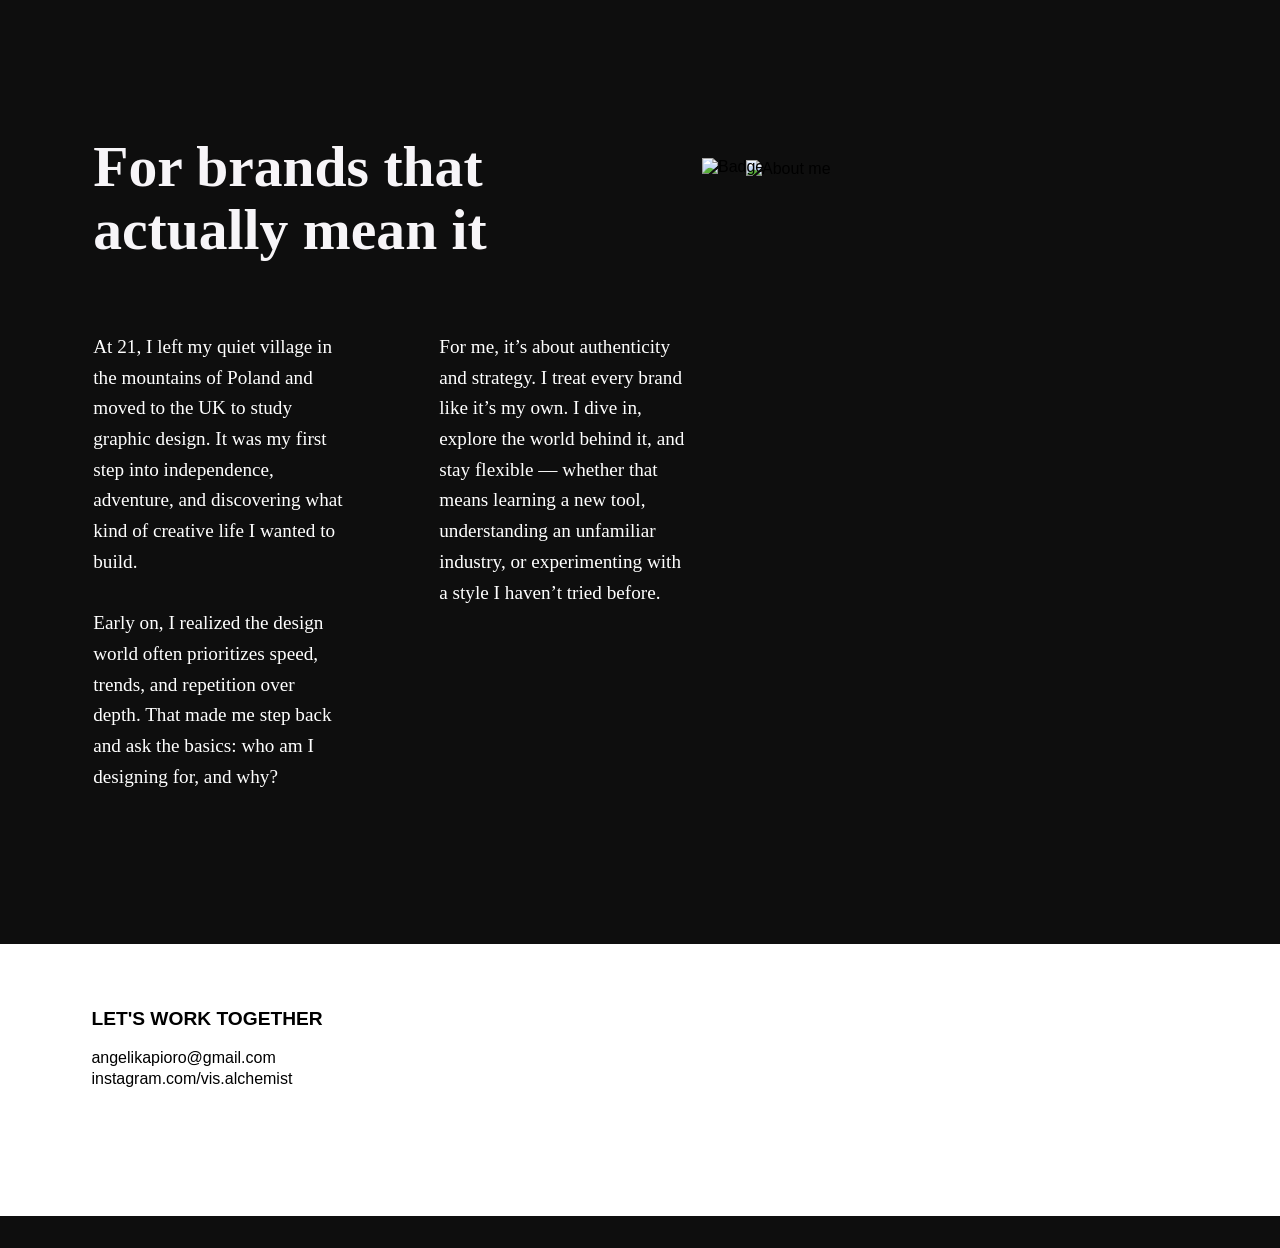
==== commit be63e0bf: "contact details" ====
--- a/contact.html
+++ b/contact.html
@@ -45,15 +45,18 @@
 
       <div id="image-about-me">
           <div class="image-wrapper">
-            <img src="about-me/img_1.jpg" alt="About me" class="main-image">
-            <img src="badge-noto-sans.png" alt="Badge" class="badge">
+            <img src="/portfolio/about-me/img_1.jpg" alt="About me" class="main-image">
+            <img src="/portfolio/badge-noto-sans.png" alt="Badge" class="badge">
           </div>
       </div>
-
+      
+      <div class="white-bg">
       <div id="contact-wrapper">
             <div id="contact"><b>LET'S WORK TOGETHER</b></div>
             <p><a href="mailto:angelikapioro@gmail.com">angelikapioro@gmail.com</a></p>
+             <p><a href="https://www.instagram.com/vis.alchemist/">instagram.com/vis.alchemist</a></p>
           </div>
+      </div>
     </div>
 
         
--- a/contact.css
+++ b/contact.css
@@ -10,7 +10,7 @@
 }
 
 #contact-wrapper{
-    color: #f7f5f8;
+    color: #000000;
     grid-row: 3;
     grid-column: 2 / 6;
     display: flex;
@@ -18,16 +18,22 @@
 }
 
 #contact{
+    margin-bottom: 1rem;
     font-size: 1.2rem;
     font-weight: 500;
 }
 
 #contact-wrapper a{
+  
     text-decoration: none;
-    color:#f7f5f8;
+    color:#000000;
     position: relative; /* <-- makes pseudo-element position relative to this link */
 }
 
+#contact-wrapper p{
+  margin-bottom: 0;
+  margin-top: 0.2rem;
+}
 
 
 #contact-wrapper a::after {
@@ -38,9 +44,9 @@
   height: 1px;
   bottom: 0;
   left: 0;
-  background-color: #fbfbfb;
+  background-color: #0f0f0f;
   transform: scaleX(0);
-    transform-origin: left;
+  transform-origin: left;
   transition: transform 0.3s ease;
 }
 
@@ -117,6 +123,17 @@
   height: auto;
 }
 
+.white-bg
+{ grid-row: 3;
+  grid-column: 1/15;
+
+  display: grid;
+  grid-template-columns: repeat(14, 1fr);
+  background: #ffffff;
+  padding-top: 4rem;
+  padding-bottom: 8rem;
+}
+
 /*
 
 
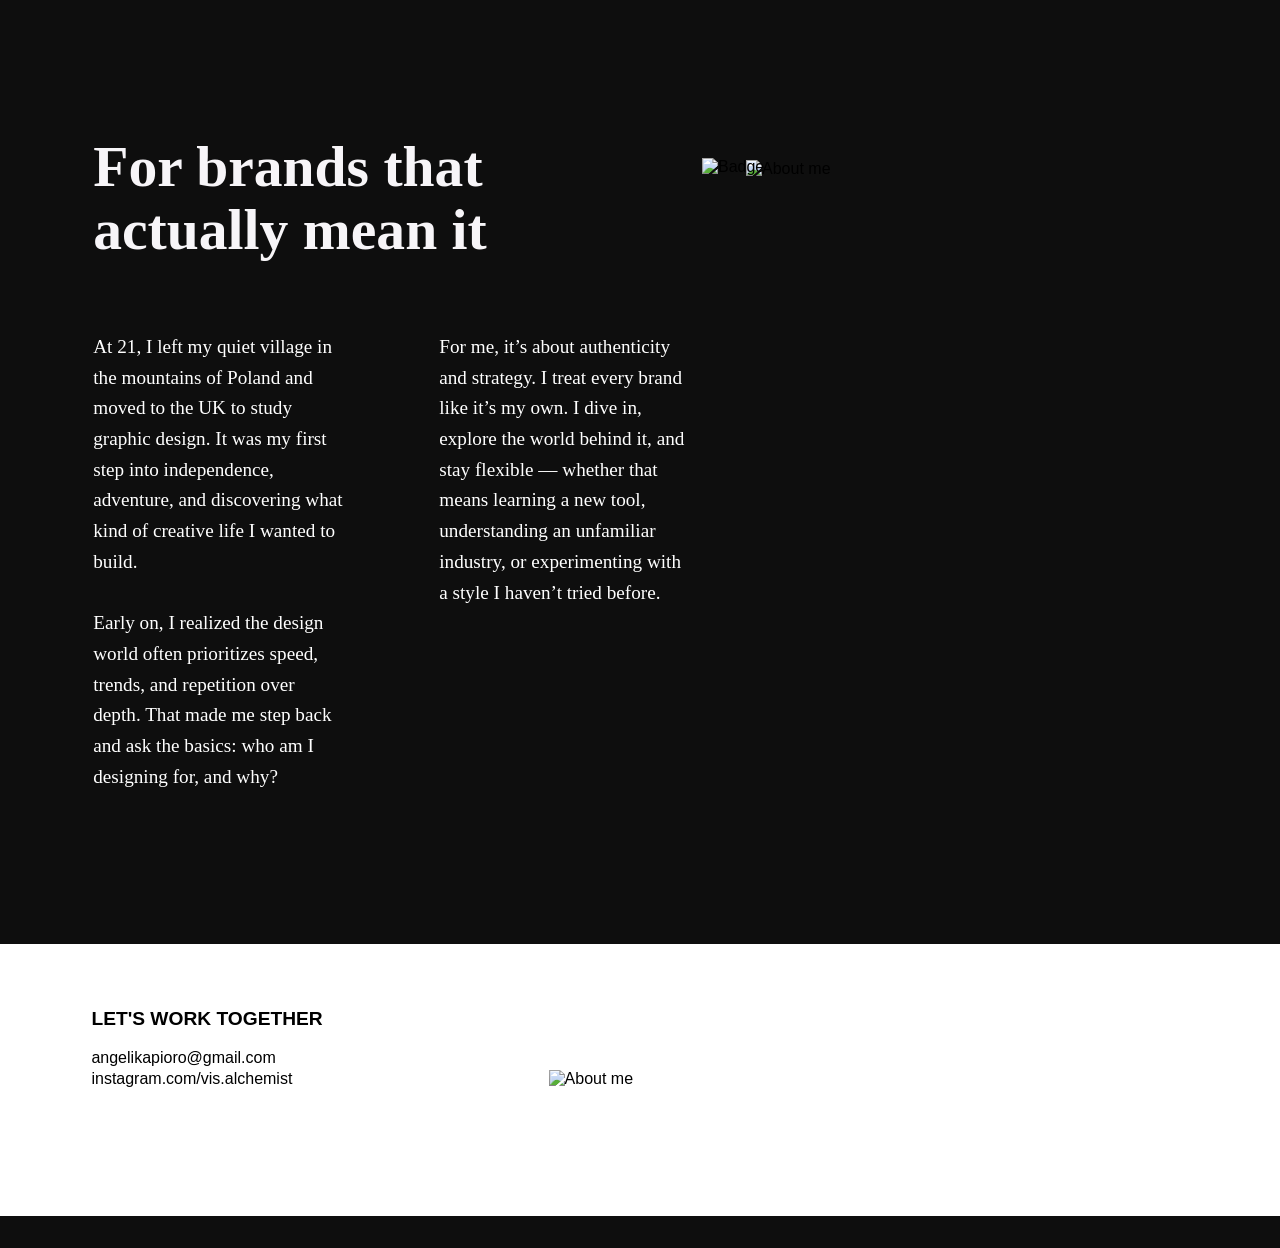
==== commit baba05d4: "2nd image" ====
--- a/contact.html
+++ b/contact.html
@@ -56,7 +56,12 @@
             <p><a href="mailto:angelikapioro@gmail.com">angelikapioro@gmail.com</a></p>
              <p><a href="https://www.instagram.com/vis.alchemist/">instagram.com/vis.alchemist</a></p>
           </div>
+      <div class="image-2">
+            <img src="/portfolio/about-me/img_2.jpg" alt="About me">
+          </div>
       </div>
+
+
     </div>
 
         
--- a/contact.css
+++ b/contact.css
@@ -11,7 +11,7 @@
 
 #contact-wrapper{
     color: #000000;
-    grid-row: 3;
+    grid-row: 1;
     grid-column: 2 / 6;
     display: flex;
     flex-direction: column;
@@ -54,6 +54,8 @@
   transform: scaleX(1);
 }
 
+
+
 .wrapper-vertical{
   grid-column: 2 / 8;
   display: flex;
@@ -132,6 +134,16 @@
   background: #ffffff;
   padding-top: 4rem;
   padding-bottom: 8rem;
+  align-items:flex-end;
+}
+
+.image-2 {
+  grid-row: 1;
+  grid-column: 7/14;
+}
+
+.image-2 img{
+  max-width: 100%;
 }
 
 /*
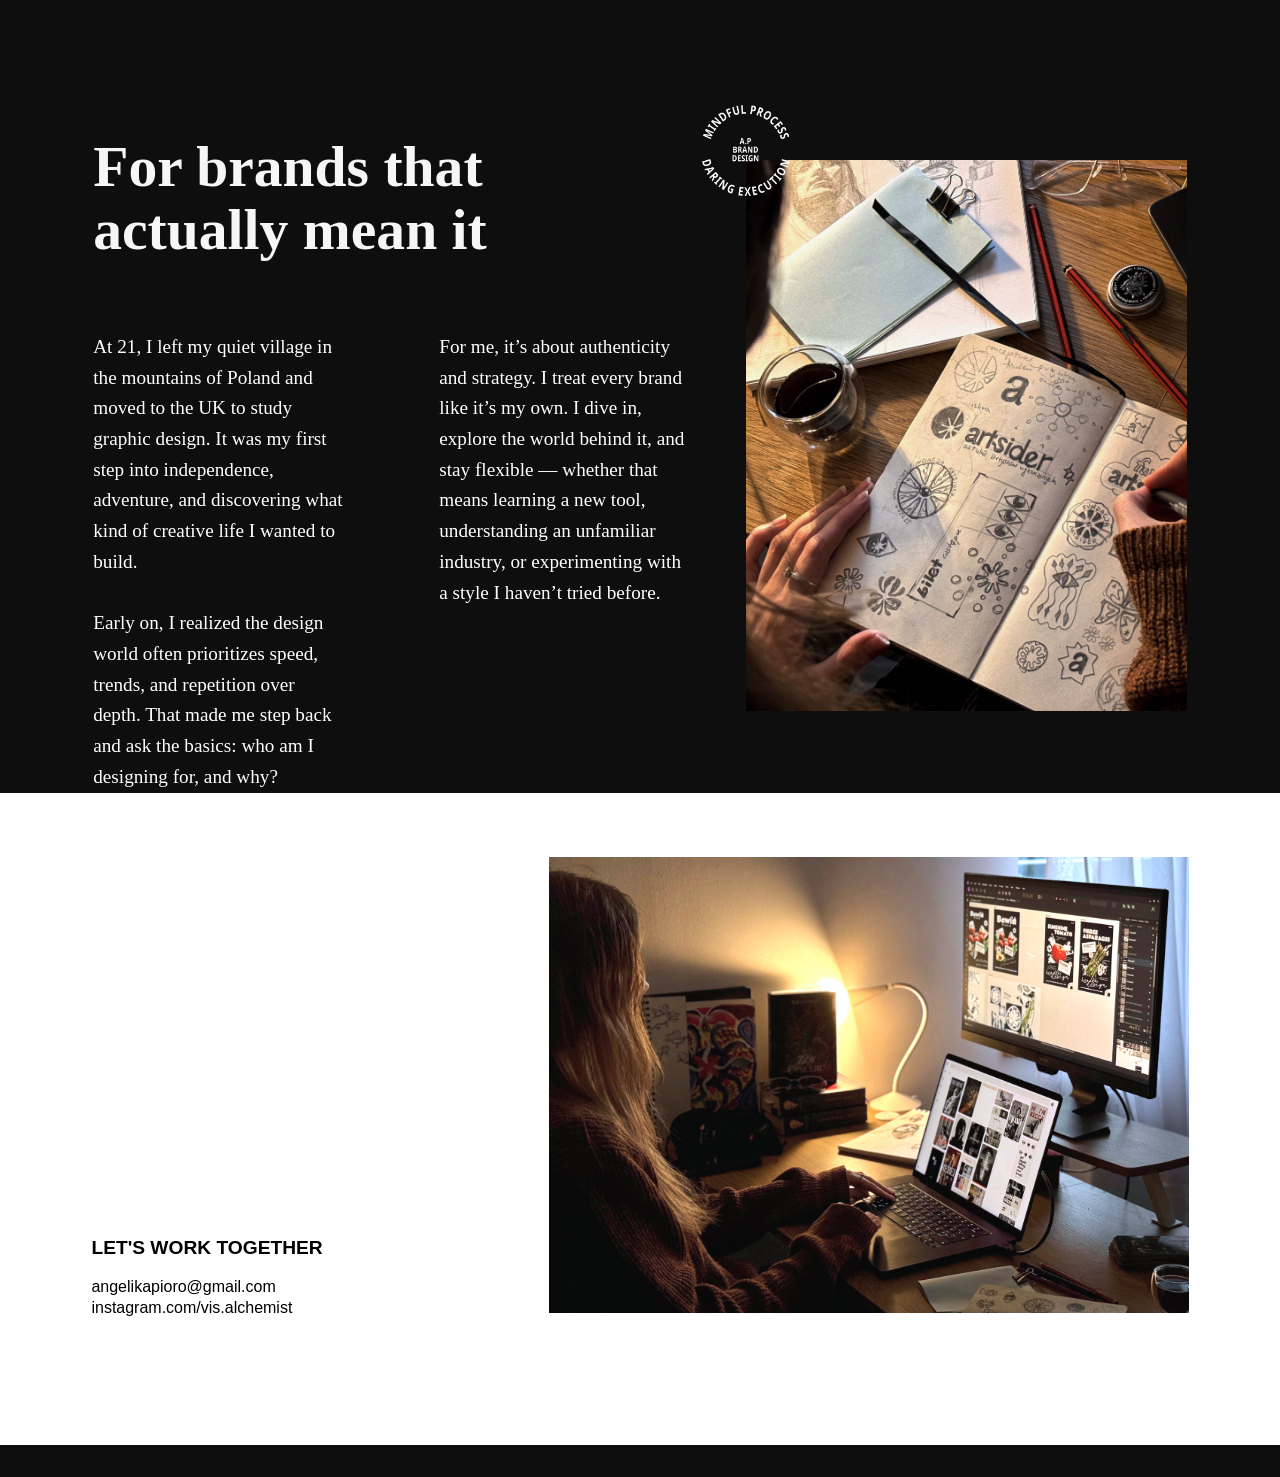
==== commit c7b5f781: "broken mobial version for now" ====
--- a/contact.html
+++ b/contact.html
@@ -18,11 +18,11 @@
     <div id="navbar"></div>
 
     <main>
+    <!-- ABOUT ME SECTION -->
+    <div id="about-me-section">
     <div id="grid-container-about-me">
-    
-    
+
       <div class="wrapper-vertical">
-
         <h1 class="title-about-me"> 
           For brands that actually mean it
         </h1>
@@ -37,53 +37,33 @@
 
           <div class="body-about-me"> 
             For me, it’s about authenticity and strategy. I treat every brand like it’s my own. I dive in, explore the world behind it, and stay flexible — whether that means learning a new tool, understanding an unfamiliar industry, or experimenting with a style I haven’t tried before. 
-          </div>
+           </div>
 
         </div>
-
       </div>
 
       <div id="image-about-me">
-          <div class="image-wrapper">
-            <img src="/portfolio/about-me/img_1.jpg" alt="About me" class="main-image">
-            <img src="/portfolio/badge-noto-sans.png" alt="Badge" class="badge">
-          </div>
-      </div>
-      
-      <div class="white-bg">
-      <div id="contact-wrapper">
-            <div id="contact"><b>LET'S WORK TOGETHER</b></div>
-            <p><a href="mailto:angelikapioro@gmail.com">angelikapioro@gmail.com</a></p>
-             <p><a href="https://www.instagram.com/vis.alchemist/">instagram.com/vis.alchemist</a></p>
-          </div>
-      <div class="image-2">
-            <img src="/portfolio/about-me/img_2.jpg" alt="About me">
-          </div>
+        <div class="image-wrapper">
+          <img src="about-me/img_1.jpg" alt="About me" class="main-image">
+          <img src="badge-noto-sans.png" alt="Badge" class="badge">
+        </div>
       </div>
 
+    </div>
+  </div>
 
+  <!-- CONTACT SECTION -->
+  <div class="white-bg">
+    <div id="contact-wrapper">
+      <div id="contact"><b>LET'S WORK TOGETHER</b></div>
+      <p><a href="mailto:angelikapioro@gmail.com">angelikapioro@gmail.com</a></p>
+      <p><a href="https://www.instagram.com/vis.alchemist/">instagram.com/vis.alchemist</a></p>
     </div>
+    <div class="image-2">
+      <img src="about-me/img_2.jpg" alt="About me">
+    </div>
+  </div>
 
-        
-
-        <!--<div id="about-me-section">
-
-          <div id="about-me-header"><b>ABOUT ME</b></div>
-
-          <div id="get-in-touch-details-1">
-            During my time at university, I collaborated on a mobile e-commerce experience refresh for a supplement client and designed the degree show catalogue.
-          </div>
-          <div id="get-in-touch-details-2">
-            My work thrives on strong concepts—which makes me prone to overthinking. I’ve learned it often helps to step away from the screen and build quick paper prototypes.
-          </div>
-          <div id="get-in-touch-details-3">
-            In my free time, you’ll find me taking unrelated university courses, trying to make ChatGPT honest about my ideas, and compulsively organizing my Spotify playlists by mood.
-          </div>
-
-        </div> -->
-       
-    </div>
-  
     </main>
  
     <div id="footer-placeholder"></div>
--- a/contact.css
+++ b/contact.css
@@ -7,6 +7,13 @@
   width: 100%;         
   margin: 0 auto;    
  
+}
+@media (max-width: 768px) {
+    #grid-container-about-me{
+        grid-template-columns: repeat(7, 1fr);
+        gap: 1.6rem;
+    }
+   
 }
 
 #contact-wrapper{
@@ -146,6 +153,91 @@
   max-width: 100%;
 }
 
+/* ------------------------ */
+/* MOBILE / RESPONSIVE BELOW */
+/* ------------------------ */
+@media (max-width: 768px) {
+  /* Stack everything vertically */
+  #grid-container-about-me {
+    display: flex;
+    flex-direction: column;
+  }
+
+  /* Move the image before the text */
+  #image-about-me {
+    order: -1;
+  }
+
+  /* Keep spacing around text */
+  .wrapper-vertical {
+    padding: 0 1.6rem 3rem 1.6rem;
+  }
+
+  /* Main image full width */
+  #image-about-me img {
+    width: 100%;
+    height: auto;
+    display: block;
+  }
+
+  /* Stack body paragraphs vertically */
+  .wrapper-horizontal {
+    flex-direction: column;
+    gap: 2rem;
+  }
+
+  /* ----- FIX 1: Badge scaling ----- */
+  .image-wrapper {
+    position: relative;
+  }
+
+  .image-wrapper img.badge {
+    width: 25vw;       /* scales relative to viewport width */
+    max-width: 100px;  /* sets a reasonable upper limit */
+    min-width: 60px;   /* prevents it from getting too tiny */
+    height: auto;
+    top: -10%;
+    left: -10%;        /* top-left corner */
+  }
+
+  /* Adjust typography for smaller screens */
+  .title-about-me {
+    font-size: clamp(2rem, 8vw, 3rem);
+  }
+
+  .body-about-me {
+    font-size: 1rem;
+  }
+
+  /* ----- FIX 2: Prevent links from overlapping image ----- */
+  .white-bg {
+    display: flex;
+    flex-direction: column;
+    align-items: flex-start;
+    background: #fff;
+    padding: 4rem 0 8rem 0;
+    position: relative;
+    z-index: 1; /* brings this section above previous content */
+  }
+
+  #contact-wrapper {
+    width: 100%;
+    padding: 0 1.6rem;
+    order: 2; /* make sure it stays after image */
+  }
+
+  .image-2 {
+    width: 100%;
+    order: 1; /* ensure image appears before links */
+  }
+
+  .image-2 img {
+    width: 100%;
+    height: auto;
+    display: block;
+  }
+}
+
 /*
 
 
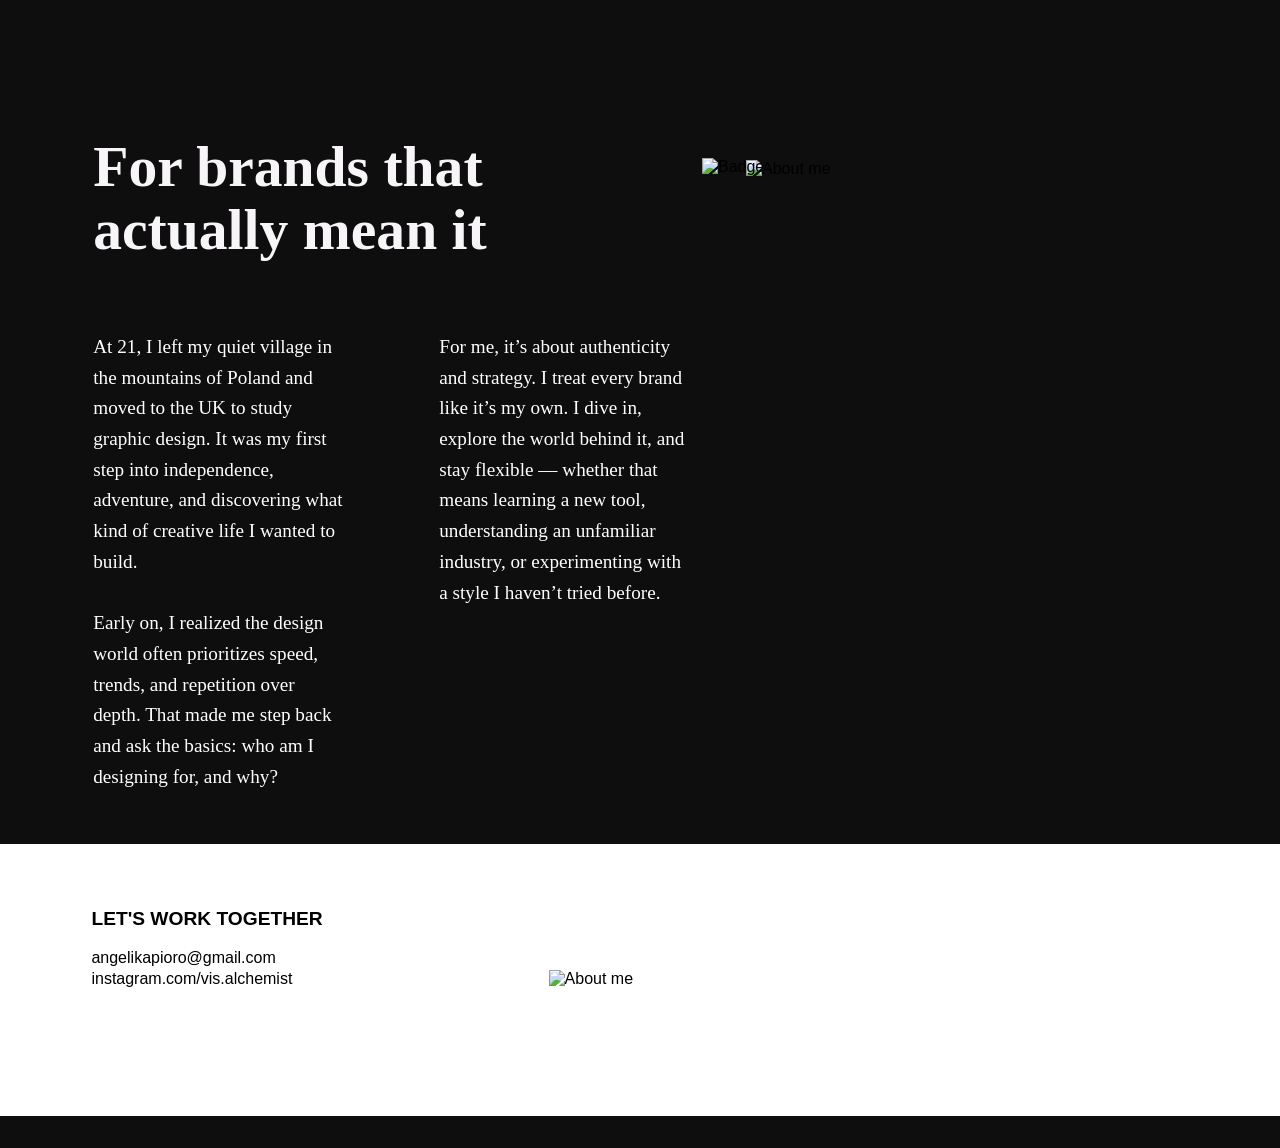
==== commit 463060ac: "mobile of contact page" ====
--- a/contact.html
+++ b/contact.html
@@ -44,8 +44,8 @@
 
       <div id="image-about-me">
         <div class="image-wrapper">
-          <img src="about-me/img_1.jpg" alt="About me" class="main-image">
-          <img src="badge-noto-sans.png" alt="Badge" class="badge">
+          <img src="/portfolio/about-me/img_1.jpg" alt="About me" class="main-image">
+          <img src="/portfolio/badge-noto-sans.png" alt="Badge" class="badge">
         </div>
       </div>
 
@@ -60,7 +60,7 @@
       <p><a href="https://www.instagram.com/vis.alchemist/">instagram.com/vis.alchemist</a></p>
     </div>
     <div class="image-2">
-      <img src="about-me/img_2.jpg" alt="About me">
+      <img src="/portfolio/about-me/img_2.jpg" alt="About me">
     </div>
   </div>
 
--- a/contact.css
+++ b/contact.css
@@ -76,6 +76,7 @@
   display: flex;
   flex-direction: row;
   gap:6rem;
+  margin-bottom: 3.2rem;
 
 }
 
@@ -157,7 +158,7 @@
 /* MOBILE / RESPONSIVE BELOW */
 /* ------------------------ */
 @media (max-width: 768px) {
-  /* Stack everything vertically */
+  /* Stack layout vertically */
   #grid-container-about-me {
     display: flex;
     flex-direction: column;
@@ -166,50 +167,69 @@
   /* Move the image before the text */
   #image-about-me {
     order: -1;
+    padding: 0 1.6rem; /* same margin as text */
   }
 
   /* Keep spacing around text */
   .wrapper-vertical {
-    padding: 0 1.6rem 3rem 1.6rem;
+     padding: 0 1.6rem 3rem 1.6rem;
+     display: contents; 
+     
+  }
+
+  /* Body text stacking */
+  .wrapper-horizontal {
+    flex-direction: column;
+    gap: 2rem;
   }
 
   /* Main image full width */
-  #image-about-me img {
+  #image-about-me img,
+  .image-2 img {
     width: 100%;
     height: auto;
     display: block;
   }
 
-  /* Stack body paragraphs vertically */
-  .wrapper-horizontal {
-    flex-direction: column;
-    gap: 2rem;
-  }
-
-  /* ----- FIX 1: Badge scaling ----- */
+  /* Give second image same margin */
+  .image-2 {
+    padding: 0 1.6rem;
+  }
+
   .image-wrapper {
-    position: relative;
-  }
-
-  .image-wrapper img.badge {
-    width: 25vw;       /* scales relative to viewport width */
-    max-width: 100px;  /* sets a reasonable upper limit */
-    min-width: 60px;   /* prevents it from getting too tiny */
-    height: auto;
-    top: -10%;
-    left: -10%;        /* top-left corner */
-  }
-
-  /* Adjust typography for smaller screens */
+  position: relative;
+  margin-top: 2.2rem;
+  }
+
+
+  #image-about-me .image-wrapper img.badge {
+    width: 20vw;
+    max-width: 100px;
+    min-width: 40px;
+    top: -8%;
+    right: -4%;
+    left: auto;
+  }
+
+
   .title-about-me {
-    font-size: clamp(2rem, 8vw, 3rem);
+    font-size: clamp(2.8rem, 8vw, 3rem);
+    order: -2;    
+    padding: 0 1.6rem;
   }
 
   .body-about-me {
     font-size: 1rem;
-  }
-
-  /* ----- FIX 2: Prevent links from overlapping image ----- */
+    padding: 0 1.6rem;
+
+  }
+    .body-about-me:nth-of-type(2) {
+    margin-bottom: 2rem; /* adjust as you like */
+  }
+
+/* ------------------------ */
+      /* WHITE SECTION */
+/* ------------------------ */
   .white-bg {
     display: flex;
     flex-direction: column;
@@ -217,135 +237,17 @@
     background: #fff;
     padding: 4rem 0 8rem 0;
     position: relative;
-    z-index: 1; /* brings this section above previous content */
+    z-index: 1;
   }
 
   #contact-wrapper {
+    margin-top: 2rem;
     width: 100%;
     padding: 0 1.6rem;
-    order: 2; /* make sure it stays after image */
+    order: 2;
   }
 
   .image-2 {
-    width: 100%;
-    order: 1; /* ensure image appears before links */
-  }
-
-  .image-2 img {
-    width: 100%;
-    height: auto;
-    display: block;
-  }
-}
-
-/*
-
-
-#get-in-touch-details-1{
-    font-family:monospace;
-    grid-row: 2;
-    grid-column: 2 / 6;
-    color: rgb(0, 0, 0);
-    font-weight: 500;
-    font-size: 1rem;
-    line-height: 1.8;
-}
-
-
-#get-in-touch-details-2{
-    font-family:monospace;
-    grid-row: 2;
-    grid-column: 6 / 10;
-    color: rgb(0, 0, 0);
-    font-weight: 500;
-    font-size: 1rem;
-  
-    line-height: 1.8;
-}
-
-#get-in-touch-details-3{
-    display: inline-flex;
-    gap: 10px;
-    font-family:monospace;
-    grid-row: 2;
-    grid-column: 10 / 14;
-    color: rgb(0, 0, 0);
-    font-weight: 500;
-    font-size: 1rem;
-    line-height: 1.8;
-
-}
-
-
-
-@media (max-width: 768px) {
-  #get-in-touch-title {
-    grid-column: 2 / 14;
-    font-size: clamp(2rem, 9vw, 3rem);
-    line-height: 1.4;
-  }
-
-  #get-in-touch-subheader{
-    grid-column: 2 / 14;
-    font-family: 'Urbanist';
-    font-size: clamp(0.7rem, 4vw, 3rem);
-    }
-
-    #contact-wrapper{
-    font-size: 1rem;
-    grid-column: 2/14;
-    }
-
-    #about-me-header{
-    grid-row: 1;
-    grid-column: 2 / -1;
-    display: flex;
-    font-size: 1.2rem; 
-}
-
-  #get-in-touch-details-1{
-    grid-row: 4;
-    grid-column: 2 / 9;
-    font-family:monospace;
-    font-size: clamp(0.8rem, 1.3vw, 3rem);
-    }
-
-  #get-in-touch-details-2{
-    grid-row: 5;
-    grid-column: 7 / 14;
-    font-size: clamp(0.8rem, 1.3vw, 3rem);
-    text-align: right;
-    }
-
-    #get-in-touch-details-3{
-    grid-row: 6;
-    grid-column: 2 / 9;
-    font-size: clamp(0.8rem, 1.3vw, 3rem);
-    }
-
-
-
-}
-#about-me-section{
-    padding: 72px 0;
-    background-color:#f7f5f8 ;
-    grid-column: 1 / -1;
-    display: grid;            /* <— now it owns its own grid 
-    grid-template-columns: repeat(14, 1fr);
-    gap: 1.6rem;
-
-}
-
-#about-me-header{
-    font-family: 'Noto Sans';
-    color: #000000;
-    grid-row: 1;
-    grid-column: 2 / 7;
-    display: flex;
-    font-size: 1.2rem;
-    font-weight: 500;
-    align-self: end;  
-}
-
-
-*/
+    order: 1;
+  }
+}
